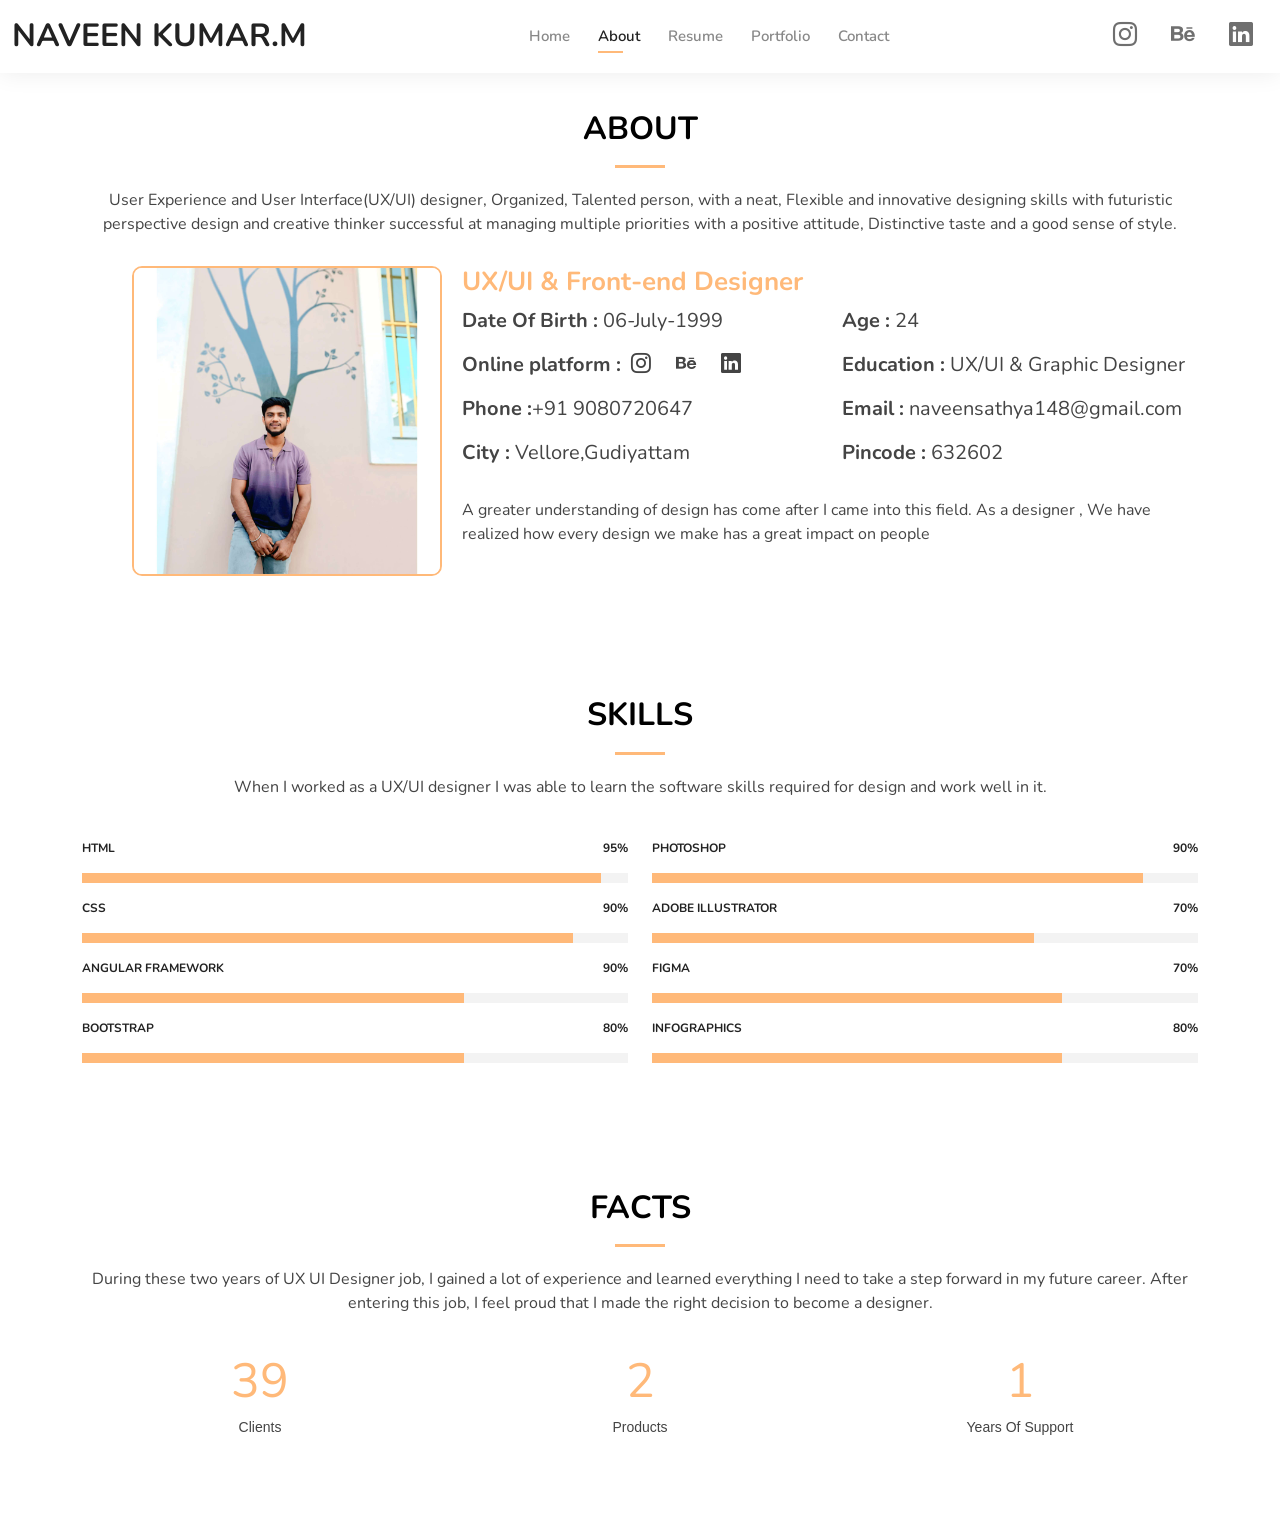
==== about.html @ 8093f0f7 "portfolio design changes done" ====
<!DOCTYPE html>
<html lang="en">

<head>
  <meta charset="utf-8">
  <meta content="width=device-width, initial-scale=1.0" name="viewport">

  <title>Naveen kumar Portfolio</title>
  <meta content="" name="description">
  <meta content="" name="keywords">

  <!-- Favicons -->
  <link href="assets/img/favicon.png" rel="icon">
  <link href="assets/img/apple-touch-icon.png" rel="apple-touch-icon">

  <!-- Google Fonts -->
  <!-- <link href="https://fonts.googleapis.com/css?family=Open+Sans:300,300i,400,400i,600,600i,700,700i|Raleway:300,300i,400,400i,500,500i,600,600i,700,700i|Poppins:300,300i,400,400i,500,500i,600,600i,700,700i" rel="stylesheet"> -->
  <link href="https://fonts.googleapis.com/css2?family=Nunito:wght@300;400;500;600;700;800;900&display=swap" rel="stylesheet">
  <!-- Vendor CSS Files -->
  <link href="assets/vendor/aos/aos.css" rel="stylesheet">
  <link href="assets/vendor/bootstrap/css/bootstrap.min.css" rel="stylesheet">
  <link href="assets/vendor/bootstrap-icons/bootstrap-icons.css" rel="stylesheet">
  <link href="assets/vendor/boxicons/css/boxicons.min.css" rel="stylesheet">
  <link href="assets/vendor/glightbox/css/glightbox.min.css" rel="stylesheet">
  <link href="assets/vendor/swiper/swiper-bundle.min.css" rel="stylesheet">

  <!-- Template Main CSS File -->
  <link href="assets/css/style.css" rel="stylesheet">

  <!-- =======================================================
  * Template Name: Kelly
  * Updated: Jul 27 2023 with Bootstrap v5.3.1
  * Template URL: https://bootstrapmade.com/kelly-free-bootstrap-cv-resume-html-template/
  * Author: BootstrapMade.com
  * License: https://bootstrapmade.com/license/
  ======================================================== -->
</head>

<body>

  <!-- ======= Header ======= -->
  <header id="header" class="fixed-top">
    <div class="container-fluid d-flex justify-content-between align-items-center">

      <h1 class="logo me-auto me-lg-0"><a href="index.html">Naveen kumar.M</a></h1>
      <!-- Uncomment below if you prefer to use an image logo -->
      <!-- <a href="index.html" class="logo"><img src="assets/img/logo.png" alt="" class="img-fluid"></a>-->

      <nav id="navbar" class="navbar order-last order-lg-0">
        <ul>
          <li><a href="index.html">Home</a></li>
          <li><a class="active" href="about.html">About</a></li>
          <li><a href="resume.html">Resume</a></li>
          <!-- <li><a href="services.html">Services</a></li> -->
          <li><a href="portfolio.html">Portfolio</a></li>
          <li><a href="contact.html">Contact</a></li>
        </ul>
        <i class="bi bi-list mobile-nav-toggle"></i>
      </nav><!-- .navbar -->

      <div class="header-social-links">
        <a href="https://instagram.com/_navee_crazy?igshid=OGQ5ZDc2ODk2ZA==" class="instagram" target="_blank"><i class="bi bi-instagram"></i></a>
        <a href="https://www.behance.net/naveennavee3" class="behance" target="_blank"><i class="bi bi-behance"></i></a>
        <a href="https://www.linkedin.com/in/naveen-kumar-293163204?utm_source=share&utm_campaign=share_via&utm_content=profile&utm_medium=android_app" target="_blank" class="linkedin"><i class="bi bi-linkedin"></i></i></a>
      </div>

    </div>

  </header><!-- End Header -->

  <main id="main">

    <!-- ======= About Section ======= -->
    <section id="about" class="about">
      <div class="container" data-aos="fade-up">

        <div class="section-title">
          <h2>About</h2>
          <p>User Experience and User Interface(UX/UI) designer, Organized, Talented person, 
          with a neat, Flexible and innovative designing skills with futuristic perspective
          design and creative thinker successful at managing multiple priorities with a positive attitude,
          Distinctive taste and a good sense of style.</p>
        </div>

        <div class="row">
          <div class="col-lg-4">
            <img src="assets/img/About-image.JPEG" class="img-fluid" alt="">
          </div>
          <div class="col-lg-8 pt-4 pt-lg-0 content">
            <h3>UX/UI & Front-end Designer</h3>
            <!-- <p class="fst-italic">
              Lorem ipsum dolor sit amet, consectetur adipiscing elit, sed do eiusmod tempor incididunt ut labore et dolore
              magna aliqua.
            </p> -->
            <div class="row">
              <div class="col-lg-6">
                <ul>
                  <li><strong>Date Of Birth :</strong> 06-July-1999</li> 
                  <li><strong>Online platform :</strong><a href="https://instagram.com/_navee_crazy?igshid=OGQ5ZDc2ODk2ZA==" target="_blank" class="instagram-about"><i class="bi bi-instagram"></i></a>
                    <a href="https://www.behance.net/naveennavee3" target="_blank" class="behance-about"><i class="bi bi-behance"></i></a>
                    <a href="https://www.linkedin.com/in/naveen-kumar-293163204?utm_source=share&utm_campaign=share_via&utm_content=profile&utm_medium=android_app" target="_blank" class="linkedin-about"><i class="bi bi-linkedin"></i></i></a></li>
                  <li><strong>Phone :</strong>+91 9080720647</li>
                  <li><strong>City :</strong> Vellore,Gudiyattam</li>
                </ul>
              </div>
              <div class="col-lg-6">
                <ul>
                  <li><i class="bi bi-rounded-right"></i> <strong>Age :</strong> 24</li>
                  <li><i class="bi bi-rounded-right"></i> <strong>Education :</strong> UX/UI & Graphic Designer</li>
                  <li><i class="bi bi-rounded-right"></i> <strong>Email :</strong> naveensathya148@gmail.com</li>
                  <li><i class="bi bi-rounded-right"></i> <strong>Pincode :</strong> 632602</li>
                  <!-- <li><i class="bi bi-rounded-right"></i> <strong>Freelance:</strong> Available</li> -->
                </ul>
              </div>
            </div>
            <p>
              A greater understanding of design has come after I came into this field. As a designer , We have realized
              how every design we make has a great impact on people
            </p>
          </div>
        </div>

      </div>
    </section>
    <!-- End About Section -->

    <!-- ======= Skills Section ======= -->
    <section id="skills" class="skills">
      <div class="container" data-aos="fade-up">

        <div class="section-title">
          <h2>Skills</h2>
          <p>When I worked as a UX/UI designer I was able to learn the software 
            skills required for design and work well in it.</p>
        </div>

        <div class="row skills-content">

          <div class="col-lg-6">

            <div class="progress">
              <span class="skill">HTML <i class="val">95%</i></span>
              <div class="progress-bar-wrap">
                <div class="progress-bar" role="progressbar" aria-valuenow="95" aria-valuemin="0" aria-valuemax="95"></div>
              </div>
            </div>

            <div class="progress">
              <span class="skill">CSS <i class="val">90%</i></span>
              <div class="progress-bar-wrap">
                <div class="progress-bar" role="progressbar" aria-valuenow="90" aria-valuemin="0" aria-valuemax="85"></div>
              </div>
            </div>

            <div class="progress">
              <span class="skill">Angular Framework <i class="val">90%</i></span>
              <div class="progress-bar-wrap">
                <div class="progress-bar" role="progressbar" aria-valuenow="70" aria-valuemin="0" aria-valuemax="40"></div>
              </div>
            </div>
            <div class="progress">
              <span class="skill">Bootstrap<i class="val">80%</i></span>
              <div class="progress-bar-wrap">
                <div class="progress-bar" role="progressbar" aria-valuenow="70" aria-valuemin="0" aria-valuemax="40"></div>
              </div>
            </div>

          </div>

          <div class="col-lg-6">

            <!-- <div class="progress">
              <span class="skill">PHP <i class="val">80%</i></span>
              <div class="progress-bar-wrap">
                <div class="progress-bar" role="progressbar" aria-valuenow="80" aria-valuemin="0" aria-valuemax="100"></div>
              </div>
            </div> -->
            <div class="progress">
              <span class="skill">Photoshop <i class="val">90%</i></span>
              <div class="progress-bar-wrap">
                <div class="progress-bar" role="progressbar" aria-valuenow="90" aria-valuemin="0" aria-valuemax="90"></div>
              </div>
            </div>
            <div class="progress">
              <span class="skill">Adobe Illustrator <i class="val">70%</i></span>
              <div class="progress-bar-wrap">
                <div class="progress-bar" role="progressbar" aria-valuenow="70" aria-valuemin="0" aria-valuemax="70"></div>
              </div>
            </div>
            <div class="progress">
              <span class="skill">Figma<i class="val">70%</i></span>
              <div class="progress-bar-wrap">
                <div class="progress-bar" role="progressbar" aria-valuenow="75" aria-valuemin="0" aria-valuemax="90"></div>
              </div>
            </div>
            <div class="progress">
              <span class="skill">Infographics<i class="val">80%</i></span>
              <div class="progress-bar-wrap">
                <div class="progress-bar" role="progressbar" aria-valuenow="75" aria-valuemin="0" aria-valuemax="90"></div>
              </div>
            </div>
          </div>

        </div>

      </div>
    </section><!-- End Skills Section -->

    <!-- ======= Facts Section ======= -->
    <section id="facts" class="facts">
      <div class="container" data-aos="fade-up">

        <div class="section-title">
          <h2>Facts</h2>
          <p>During these two years of UX UI Designer job, I gained a lot of experience and learned 
            everything I need to take a step forward in my future career.  After entering this job, 
            I feel proud that I made the right decision to become a designer.</p>
        </div>

        <div class="row counters">

          <div class="col-lg-4 col-6 text-center">
            <span data-purecounter-start="0" data-purecounter-end="100" data-purecounter-duration="1" class="purecounter"></span>
            <p>Clients</p>
          </div>

          <div class="col-lg-4 col-6 text-center">
            <span data-purecounter-start="0" data-purecounter-end="06" data-purecounter-duration="1" class="purecounter"></span>
            <p>Products</p>
          </div>

          <div class="col-lg-4 col-6 text-center">
            <span data-purecounter-start="0" data-purecounter-end="02" data-purecounter-duration="1" class="purecounter"></span>
            <p>Years Of Support</p>
          </div>

          <!-- <div class="col-lg-3 col-6 text-center">
            <span data-purecounter-start="0" data-purecounter-end="15" data-purecounter-duration="1" class="purecounter"></span>
            <p>Hard Workers</p>
          </div> -->

        </div>

      </div>
    </section><!-- End Facts Section -->

    <!-- ======= Testimonials Section ======= -->
   

  </main><!-- End #main -->

  

  <div id="preloader"></div>
  <a href="#" class="back-to-top d-flex align-items-center justify-content-center"><i class="bi bi-arrow-up-short"></i></a>

  <!-- Vendor JS Files -->
  <script src="assets/vendor/purecounter/purecounter_vanilla.js"></script>
  <script src="assets/vendor/aos/aos.js"></script>
  <script src="assets/vendor/bootstrap/js/bootstrap.bundle.min.js"></script>
  <script src="assets/vendor/glightbox/js/glightbox.min.js"></script>
  <script src="assets/vendor/isotope-layout/isotope.pkgd.min.js"></script>
  <script src="assets/vendor/swiper/swiper-bundle.min.js"></script>
  <script src="assets/vendor/waypoints/noframework.waypoints.js"></script>
  <script src="assets/vendor/php-email-form/validate.js"></script>

  <!-- Template Main JS File -->
  <script src="assets/js/main.js"></script>

</body>

</html>
---- assets/css/style.css ----
/* *
* Template Name: Naveen
* Updated: Jul 27 2023 with Bootstrap v5.3.1
* Template URL: https://bootstrapmade.com/ Naveen-kumar-portfolio/
* Author: BootstrapMade.com
* License: https://bootstrapmade.com/license/
*/

/*--------------------------------------------------------------
# General
-------------------------------------------------------------- */
head
  {
    font-family: 'Nunito', sans-serif;
  }
          
body {
  font-family: 'Nunito', sans-serif;
  color: #444444;

  
}

a {
  color: #ffb979;
  text-decoration: none;
}

a:hover {
  color: #51cdbe;
  text-decoration: none;
}

h1,
h2,
h3,
h4,
h5,
h6,
p{
  font-family: 'Nunito', sans-serif;
}

#main {
  margin-top: 50px;
}

@media (max-width: 992px) {
  #main {
    margin-top: 30px;
  }
}

/*--------------------------------------------------------------
# Preloader
--------------------------------------------------------------*/
#preloader {
  position: fixed;
  top: 0;
  left: 0;
  right: 0;
  bottom: 0;
  z-index: 9999;
  overflow: hidden;
  background: #fff;
}

#preloader:before {
  content: "";
  position: fixed;
  top: calc(50% - 30px);
  left: calc(50% - 30px);
  border: 6px solid #34b7a7;
  border-top-color: #dcf5f2;
  border-radius: 50%;
  width: 60px;
  height: 60px;
  animation: animate-preloader 1s linear infinite;
}

@keyframes animate-preloader {
  0% {
    transform: rotate(0deg);
  }

  100% {
    transform: rotate(360deg);
  }
}

/*--------------------------------------------------------------
# Back to top button
--------------------------------------------------------------*/
.back-to-top {
  position: fixed;
  visibility: hidden;
  opacity: 0;
  right: 15px;
  bottom: 15px;
  z-index: 996;
  background: #34b7a7;
  width: 40px;
  height: 40px;
  border-radius: 50px;
  transition: all 0.4s;
}

.back-to-top i {
  font-size: 24px;
  color: #fff;
  line-height: 0;
}

.back-to-top:hover {
  background: #49cbbb;
  color: #fff;
}

.back-to-top.active {
  visibility: visible;
  opacity: 1;
}

/*--------------------------------------------------------------
# Header
--------------------------------------------------------------*/
#header {
  background: #ffffff;
  box-shadow: 0px 0px 25px 0 rgba(0, 0, 0, 0.08);
  z-index: 997;
  padding: 15px 0;
}

#header .logo {
  font-size: 32px;
  margin: 0;
  padding: 0;
  line-height: 1;
  font-weight: 700;
  letter-spacing: 0px;
  text-transform: uppercase;
  font-family: 'Nunito', sans-serif;
}

#header .logo a {
  color: #222222;
}
#header .logo a:hover{
  color: #ffb979 !important;
}

#header .logo img {
  max-height: 40px;
}

@media (max-width: 992px) {
  #header .logo {
    font-size: 28px;
  }
}

/*--------------------------------------------------------------
# Header Social Links
--------------------------------------------------------------*/
.header-social-links {
  padding-right: 15px;
}

.header-social-links a {
  color: #6f6f6f;
  padding-left: 30px;
  display: inline-block;
  line-height: 0px;
  transition: 0.3s;
  font-size: 24px;
}

.header-social-links a:hover {
  color: #ffb979;
}

/*--------------------------------------------------------------
# Navigation Menu
--------------------------------------------------------------*/
/**
* Desktop Navigation 
*/
.navbar {
  padding: 0;
}

.navbar ul {
  margin: 0;
  padding: 0;
  display: flex;
  list-style: none;
  align-items: center;
}

.navbar li {
  position: relative;
  padding: 10px 0 10px 28px;
}

.navbar a,
.navbar a:focus {
  display: flex;
  align-items: center;
  justify-content: space-between;
  font-family: "Nunito", sans-serif;
  font-size: 15px;
  font-weight: 600;
  color: #888888;
  white-space: nowrap;
  transition: 0.3s;
  position: relative;
}

.navbar a i,
.navbar a:focus i {
  font-size: 12px;
  line-height: 0;
  margin-left: 5px;
}

.navbar>ul>li>a:before {
  content: "";
  position: absolute;
  width: 0;
  height: 2px;
  bottom: -5px;
  left: 0;
  background-color: #ffb979;
  visibility: hidden;
  width: 0px;
  transition: all 0.3s ease-in-out 0s;
}

.navbar a:hover:before,
.navbar li:hover>a:before,
.navbar .active:before {
  visibility: visible;
  width: 25px;
}

.navbar a:hover,
.navbar .active,
.navbar .active:focus,
.navbar li:hover>a {
  color: #222222;
}

.navbar .dropdown ul {
  display: block;
  position: absolute;
  left: 14px;
  top: calc(100% + 30px);
  margin: 0;
  padding: 10px 0;
  z-index: 99;
  opacity: 0;
  visibility: hidden;
  background: #fff;
  box-shadow: 0px 0px 30px rgba(127, 137, 161, 0.25);
  transition: 0.3s;
  border-radius: 4px;
}

.navbar .dropdown ul li {
  min-width: 200px;
  padding: 0;
}

.navbar .dropdown ul a {
  padding: 10px 20px;
  font-size: 15px;
  text-transform: none;
  font-weight: 600;
}

.navbar .dropdown ul a i {
  font-size: 12px;
}

.navbar .dropdown ul a:hover,
.navbar .dropdown ul .active:hover,
.navbar .dropdown ul li:hover>a {
  color: #34b7a7;
}

.navbar .dropdown:hover>ul {
  opacity: 1;
  top: 100%;
  visibility: visible;
}

.navbar .dropdown .dropdown ul {
  top: 0;
  left: calc(100% - 30px);
  visibility: hidden;
}

.navbar .dropdown .dropdown:hover>ul {
  opacity: 1;
  top: 0;
  left: 100%;
  visibility: visible;
}

@media (max-width: 1366px) {
  .navbar .dropdown .dropdown ul {
    left: -90%;
  }

  .navbar .dropdown .dropdown:hover>ul {
    left: -100%;
  }
}

/**
* Mobile Navigation 
*/
.mobile-nav-toggle {
  color: #222222;
  font-size: 28px;
  cursor: pointer;
  display: none;
  line-height: 0;
  transition: 0.5s;
}

.mobile-nav-toggle.bi-x {
  color: #fff;
}

@media (max-width: 991px) {
  .mobile-nav-toggle {
    display: block;
  }

  .navbar ul {
    display: none;
  }
}

.navbar-mobile {
  position: fixed;
  overflow: hidden;
  top: 0;
  right: 0;
  left: 0;
  bottom: 0;
  background: rgba(9, 9, 9, 0.9);
  transition: 0.3s;
  z-index: 999;
}

.navbar-mobile .mobile-nav-toggle {
  position: absolute;
  top: 15px;
  right: 15px;
}

.navbar-mobile ul {
  display: block;
  position: absolute;
  top: 55px;
  right: 15px;
  bottom: 15px;
  left: 15px;
  padding: 10px 0;
  border-radius: 10px;
  background-color: #fff;
  overflow-y: auto;
  transition: 0.3s;
}

.navbar-mobile a,
.navbar-mobile a:focus {
  font-size: 15px;
  padding-right: 15px;
  color: #222222;
}

.navbar-mobile a:hover,
.navbar-mobile .active,
.navbar-mobile li:hover>a {
  color: #34b7a7;
}

.navbar-mobile .getstarted,
.navbar-mobile .getstarted:focus {
  margin: 15px;
}

.navbar-mobile .dropdown ul {
  position: static;
  display: none;
  margin: 10px 20px;
  padding: 10px 0;
  z-index: 99;
  opacity: 1;
  visibility: visible;
  background: #fff;
  box-shadow: 0px 0px 30px rgba(127, 137, 161, 0.25);
}

.navbar-mobile .dropdown ul li {
  min-width: 200px;
}

.navbar-mobile .dropdown ul a {
  padding: 10px 20px;
}

.navbar-mobile .dropdown ul a i {
  font-size: 12px;
}

.navbar-mobile .dropdown ul a:hover,
.navbar-mobile .dropdown ul .active:hover,
.navbar-mobile .dropdown ul li:hover>a {
  color: #34b7a7;
}

.navbar-mobile .dropdown>.dropdown-active {
  display: block;
}

/*--------------------------------------------------------------
# Hero Section
--------------------------------------------------------------*/
/* #hero {
  width: 100%;
  height: 80vh;
  background: url("../img/Hero-banner.png") top right;
  background-size: cover;
} */
.hero-image
{
  width: 100%;
  background: url(../img/Hero-banner.png);
  background-size: cover;
  height: 405px;
  margin-top: 40px;
}
.banner-social-links
{
  padding-top: 20px;
}
.banner-social-links i
{
  color: #ffffff;
}
.banner-social-links .instagram
{
  padding: 20px;
  font-size: 30px;
}
.banner-social-links .behance
{
  padding: 20px;
  font-size: 30px;
}
.banner-social-links .linkedin
{
  padding: 20px;
  font-size: 30px;
}
#hero .container {
  padding-top: 70px;
  position: relative;
}

@media (max-width: 992px) {
  #hero .container {
    padding-top: 120px;
  }
}

#hero h1 {
  margin: 0;
  font-size: 48px;
  font-weight: 700;
  line-height: 56px;
  color: #ffffff;
}

#hero h2 {
  color: #000000;
  margin: 10px 0 0 0;
  font-size: 22px;
}

#hero .btn-about {
  font-family: "Raleway", sans-serif;
  text-transform: uppercase;
  font-weight: 600;
  font-size: 12px;
  letter-spacing: 1px;
  display: inline-block;
  padding: 12px 40px;
  border-radius: 50px;
  transition: 0.5s;
  margin-top: 20px;
  color: #fff;
  background: #ffb979;
}

#hero .btn-about:hover {
  background: #3dc8b7;
}

@media (min-width: 1024px) {
  #hero {
    background-attachment: fixed;
    background-color: #ad88d8;
  }
}

@media (max-width: 992px) {
  #hero:before {
    content: "";
    background: rgba(255, 255, 255, 0.8);
    position: absolute;
    bottom: 0;
    top: 0;
    left: 0;
    right: 0;
  }

  #hero h1 {
    font-size: 28px;
    line-height: 36px;
    color: #000;
  }

  #hero h2 {
    font-size: 18px;
    line-height: 24px;
  }
  #hero.banner-social-links a i{
    color: #000
  };
}

/*--------------------------------------------------------------
# Sections General
--------------------------------------------------------------*/
section {
  padding: 60px 0;
}

.section-bg {
  background-color: #e7f8f6;
}

.section-title {
  text-align: center;
  padding-bottom: 30px;
}

.section-title h2 {
  font-family: "Nunito", sans-serif;
  font-size: 32px;
  font-weight: bold;
  text-transform: uppercase;
  margin-bottom: 20px;
  padding-bottom: 20px;
  position: relative;
  color: #000000;
}

.section-title h2::after {
  content: "";
  position: absolute;
  display: block;
  width: 50px;
  height: 3px;
  background: #ffb979;
  bottom: 0;
  left: calc(50% - 25px);
}

.section-title p {
  margin-bottom: 0;
}

/*--------------------------------------------------------------
# Cta
--------------------------------------------------------------*/
.cta {
  background: linear-gradient(rgba(0, 0, 0, 0.6), rgba(0, 0, 0, 0.6)), url("../img/bg-1.jpg") fixed center center;
  background-size: cover;
  padding: 80px 0;
}

.cta h3 {
  color: #fff;
  font-size: 28px;
  font-weight: 700;
}

.cta p {
  color: #fff;
}

.cta .cta-btn {
  font-family: "Raleway", sans-serif;
  text-transform: uppercase;
  font-weight: 500;
  font-size: 16px;
  letter-spacing: 1px;
  display: inline-block;
  padding: 8px 20px;
  border-radius: 2px;
  transition: 0.5s;
  margin: 10px;
  border: 2px solid #fff;
  color: #fff;
}

.cta .cta-btn:hover {
  background: #34b7a7;
  border: 2px solid #34b7a7;
}

@media (max-width: 1024px) {
  .cta {
    background-attachment: scroll;
  }
}

@media (min-width: 769px) {
  .cta .cta-btn-container {
    display: flex;
    align-items: center;
    justify-content: flex-end;
  }
}

/*--------------------------------------------------------------
# About
--------------------------------------------------------------*/
.about .content h3 {
  font-weight: 700;
  font-size: 26px;
  color: #ffb979;
}
.instagram-about
{
  color: #444444;
  padding: 10px;
}
.behance-about
{
  color: #444444;
  padding: 10px;
}
.linkedin-about
{
  color: #444444;
  padding: 10px;
}
.img-fluid
{
  max-width: 100%;
  height: 310px;
  margin-left: 50px;
  border: 2px solid #ffb979;
  border-radius: 10px;
}
.img-fluid-1
{
  width: 300px;
  margin-left: 28px;
  height: 220px;
}
/* .img-fluid-2
{
  width: 356px;
  margin-left: 30px;
  height: 220px;
}
.img-fluid-3
{
  width: 356px;
  margin-left: 30px;
  height: 220px;
}
.img-fluid-4
{
  width: 356px;
  margin-left: 0px;
  height: 220px;
}
.img-fluid-5
{
  width: 356px;
  margin-left: 0px;
  height: 220px;
}
.img-fluid-6
{
  width: 356px;
    margin-left: 0px;
    height: 220px;
}
.img-fluid-7
{
  width: 356px;
    margin-left: 0px;
    height: 220px;
}
.img-fluid-8
{
  width: 356px;
    margin-left: 0px;
    height: 220px;
}
.img-fluid-9
{
  width: 356px;
    margin-left: 0px;
    height: 220px;
}
.img-fluid-10
{
  width: 356px;
    margin-left: 0px;
    height: 220px;
} */
.about .content ul {
  list-style: none;
  padding: 0;
}

.about .content ul li {
  padding-bottom: 14px;
  font-size: 20px;
}
.strong{
  font-family:"Nunito", sans-serif;
}

.about .content p:last-child {
  margin-bottom: 0;
}

/*--------------------------------------------------------------
# Skills
--------------------------------------------------------------*/
.skills .progress {
  height: 60px;
  display: block;
  background: none;
  border-radius: 0;
}

.skills .progress .skill {
  padding: 10px 0;
  margin: 0 0 6px 0;
  text-transform: uppercase;
  display: block;
  font-weight: 700;
  font-family: "Nunito", sans-serif;
  color: #222222;
}

.skills .progress .skill .val {
  float: right;
  font-style: normal;
}

.skills .progress-bar-wrap {
  background: #f3f3f3;
}

.skills .progress-bar {
  width: 1px;
  height: 10px;
  transition: 0.9s;
  background-color: #ffb979;
}

/*--------------------------------------------------------------
# Facts
--------------------------------------------------------------*/
.facts .counters span {
  font-size: 48px;
  display: block;
  color: #ffb979;
}

.facts .counters p {
  padding: 0;
  margin: 0 0 20px 0;
  font-family: "Raleway", sans-serif;
  font-size: 14px;
}

/*--------------------------------------------------------------
# Testimonials
--------------------------------------------------------------*/
.testimonials .section-header {
  margin-bottom: 40px;
}

.testimonials .testimonials-carousel,
.testimonials .testimonials-slider {
  overflow: hidden;
}

.testimonials .testimonial-item {
  text-align: center;
}

.testimonials .testimonial-item .testimonial-img {
  width: 180px;
  height: 180px;
  border-radius: 100%;
  border: 4px solid #34b7a7;
  margin: 0 auto;
}
.testimonials .testimonial-item .testimonial-img-second {
  width: 180px;
  height: 180px;
  border-radius: 100%;
  border: 4px solid #34b7a7;
  margin: 0 auto;
}

.testimonials .testimonial-item h3 {
  font-size: 20px;
  font-weight: bold;
  margin: 10px 0 5px 0;
  color: #111;
}

.testimonials .testimonial-item h4 {
  font-size: 14px;
  color: #999;
  margin: 0 0 15px 0;
}

.testimonials .testimonial-item .quote-icon-left,
.testimonials .testimonial-item .quote-icon-right {
  color: #c8efea;
  font-size: 26px;
}

.testimonials .testimonial-item .quote-icon-left {
  display: inline-block;
  left: -5px;
  position: relative;
}

.testimonials .testimonial-item .quote-icon-right {
  display: inline-block;
  right: -5px;
  position: relative;
  top: 10px;
}

.testimonials .testimonial-item p {
  font-style: italic;
  margin: 0 auto 15px auto;
}

@media (min-width: 992px) {
  .testimonials .testimonial-item p {
    width: 80%;
  }
}

.testimonials .swiper-pagination {
  margin-top: 20px;
  position: relative;
}

.testimonials .swiper-pagination .swiper-pagination-bullet {
  width: 12px;
  height: 12px;
  background-color: #fff;
  opacity: 1;
  border: 1px solid #34b7a7;
}

.testimonials .swiper-pagination .swiper-pagination-bullet-active {
  background-color: #34b7a7;
}

/*--------------------------------------------------------------
# Resume
--------------------------------------------------------------*/
.resume .resume-title {
  font-size: 26px;
  font-weight: 400;
  margin-top: 20px;
  margin-bottom: 20px;
  color: #222222;
}

.resume .resume-item {
  padding: 0 0 20px 20px;
  margin-top: -2px;
  border-left: 2px solid #ffb979;
  position: relative;
}

.resume .resume-item h4 {
  line-height: 18px;
  font-size: 20px;
  font-weight: 600;
  font-family: "Nunito", sans-serif;
  color: #000000;
  margin-bottom: 10px;
}

.resume .resume-item h5 {
  font-size: 16px;
  background: #ffe6cf;
  padding: 5px 15px;
  display: inline-block;
  font-weight: 600;
  margin-bottom: 10px;
  color: #ffb979;
}

.resume .resume-item ul {
  padding-left: 20px;
}

.resume .resume-item ul li {
  padding-bottom: 10px;
}

.resume .resume-item:last-child {
  padding-bottom: 0;
}

.resume .resume-item::before {
  content: "";
  position: absolute;
  width: 16px;
  height: 16px;
  border-radius: 50px;
  left: -9px;
  top: 0;
  background: #fff;
  border: 2px solid #ffb979;
}

/*--------------------------------------------------------------
# Services
--------------------------------------------------------------*/
.services .icon-box {
  text-align: center;
  padding: 70px 20px 80px 20px;
  transition: all ease-in-out 0.3s;
  background: #fff;
  box-shadow: 0px 0 35px 0 rgba(0, 0, 0, 0.08);
}

.services .icon-box .icon {
  margin: 0 auto;
  width: 100px;
  height: 100px;
  display: flex;
  align-items: center;
  justify-content: center;
  transition: ease-in-out 0.3s;
  position: relative;
}

.services .icon-box .icon i {
  font-size: 36px;
  transition: 0.5s;
  position: relative;
}

.services .icon-box .icon svg {
  position: absolute;
  top: 0;
  left: 0;
}

.services .icon-box .icon svg path {
  transition: 0.5s;
  fill: #f5f5f5;
}

.services .icon-box h4 {
  font-weight: 600;
  margin: 10px 0 15px 0;
  font-size: 22px;
}

.services .icon-box h4 a {
  color: #222222;
  transition: ease-in-out 0.3s;
}

.services .icon-box p {
  line-height: 24px;
  font-size: 14px;
  margin-bottom: 0;
}

.services .iconbox-blue i {
  color: #47aeff;
}

.services .iconbox-blue:hover .icon i {
  color: #fff;
}

.services .iconbox-blue:hover .icon path {
  fill: #47aeff;
}

.services .iconbox-orange i {
  color: #ffa76e;
}

.services .iconbox-orange:hover .icon i {
  color: #fff;
}

.services .iconbox-orange:hover .icon path {
  fill: #ffa76e;
}

.services .iconbox-pink i {
  color: #e80368;
}

.services .iconbox-pink:hover .icon i {
  color: #fff;
}

.services .iconbox-pink:hover .icon path {
  fill: #e80368;
}

.services .iconbox-yellow i {
  color: #ffbb2c;
}

.services .iconbox-yellow:hover .icon i {
  color: #fff;
}

.services .iconbox-yellow:hover .icon path {
  fill: #ffbb2c;
}

.services .iconbox-red i {
  color: #ff5828;
}

.services .iconbox-red:hover .icon i {
  color: #fff;
}

.services .iconbox-red:hover .icon path {
  fill: #ff5828;
}

.services .iconbox-teal i {
  color: #11dbcf;
}

.services .iconbox-teal:hover .icon i {
  color: #fff;
}

.services .iconbox-teal:hover .icon path {
  fill: #11dbcf;
}

/*--------------------------------------------------------------
# Portfolio
--------------------------------------------------------------*/
.portfolio .portfolio-item {
  margin-bottom: 30px;
}

.portfolio #portfolio-flters {
  padding: 0;
  margin: 0 auto 20px auto;
  list-style: none;
  text-align: center;
}

.portfolio #portfolio-flters li {
  cursor: pointer;
  display: inline-block;
  padding: 8px 16px 10px 16px;
  font-size: 18px;
  font-family: 'Nunito', sans-serif;
  font-weight: 500;
  line-height: 1;
  /* text-transform: uppercase; */
  color: #444444;
  margin-bottom: 5px;
  transition: all 0.3s ease-in-out;
  border-radius: 50px;
}                                  

.portfolio #portfolio-flters li:hover,
.portfolio #portfolio-flters li.filter-active {
  color: #fff;
  background: #ffb979;
}

.portfolio #portfolio-flters li:last-child {
  margin-right: 0;
}

.portfolio .portfolio-wrap {
  transition: 0.3s;
  position: relative;
  overflow: hidden;
  z-index: 1;
  background: rgba(34, 34, 34, 0.6);
}

.portfolio .portfolio-wrap::before {
  content: "";
  background: rgba(34, 34, 34, 0.6);
  position: absolute;
  left: 0;
  right: 0;
  top: 0;
  bottom: 0;
  transition: all ease-in-out 0.3s;
  z-index: 2;
  opacity: 0;
}

.portfolio .portfolio-wrap img {
  transition: all ease-in-out 0.3s;
}

.portfolio .portfolio-wrap .portfolio-info {
  opacity: 0;
  position: absolute;
  top: 0;
  left: 0;
  right: 0;
  bottom: 0;
  z-index: 3;
  transition: all linear(0 0%, 0.92 85.84%) 0.3s;  
  display: flex;
  flex-direction: column;
  justify-content: flex-end;
  align-items: flex-start;
  padding: 20px;
}

.portfolio .portfolio-wrap .portfolio-info h4 {
  font-size: 20px;
  color: #fff;
  font-weight: 600;
}

.portfolio .portfolio-wrap .portfolio-info p {
  color: rgba(255, 255, 255, 0.7);
  font-size: 14px;
  text-transform: uppercase;
  padding: 0;
  margin: 0;
  font-style: italic;
}

.portfolio .portfolio-wrap .portfolio-links {
  text-align: center;
  z-index: 4;
}

.portfolio .portfolio-wrap .portfolio-links a {
  color: #fff;
  margin: 0 5px 0 0;
  font-size: 28px;
  display: inline-block;
  transition: 0.3s;
}

.portfolio .portfolio-wrap .portfolio-links a:hover {
  color: #ffb979;
}

.portfolio .portfolio-wrap:hover::before {
  opacity: 1;
}

.portfolio .portfolio-wrap:hover img {
  transform: scale(1.2);
}

.portfolio .portfolio-wrap:hover .portfolio-info {
  opacity: 1;
}

/*--------------------------------------------------------------
# Portfolio Details
--------------------------------------------------------------*/
.portfolio-details {
  padding-top: 0;
}

.portfolio-details .portfolio-details-slider img {
  width: 100%;
}

.portfolio-details .portfolio-details-slider .swiper-pagination {
  margin-top: 20px;
  position: relative;
}

.portfolio-details .portfolio-details-slider .swiper-pagination .swiper-pagination-bullet {
  width: 12px;
  height: 12px;
  background-color: #fff;
  opacity: 1;
  border: 1px solid #34b7a7;
}

.portfolio-details .portfolio-details-slider .swiper-pagination .swiper-pagination-bullet-active {
  background-color: #34b7a7;
}

.portfolio-details .portfolio-info {
  padding: 30px;
  box-shadow: 0px 0 30px rgba(34, 34, 34, 0.08);
}

.portfolio-details .portfolio-info h3 {
  font-size: 22px;
  font-weight: 700;
  margin-bottom: 20px;
  padding-bottom: 20px;
  border-bottom: 1px solid #eee;
}

.portfolio-details .portfolio-info ul {
  list-style: none;
  padding: 0;
  font-size: 15px;
}

.portfolio-details .portfolio-info ul li+li {
  margin-top: 10px;
}

.portfolio-details .portfolio-description {
  padding-top: 30px;
}

.portfolio-details .portfolio-description h2 {
  font-size: 26px;
  font-weight: 700;
  margin-bottom: 20px;
}

.portfolio-details .portfolio-description p {
  padding: 0;
}

/*--------------------------------------------------------------
# Contact
--------------------------------------------------------------*/
.contact .info {
  width: 100%;
  background: #fff;
}

.contact .info i {
  font-size: 20px;
  color: #ffb979;
  float: left;
  width: 44px;
  height: 44px;
  background: #fff4ea;
  display: flex;
  justify-content: center;
  align-items: center;
  border-radius: 50px;
  transition: all 0.3s ease-in-out;
}

.contact .info h4 {
  padding: 0 0 0 60px;
  font-size: 22px;
  font-weight: 600;
  margin-bottom: 5px;
  color: #222222;
}

.contact .info p {
  padding: 0 0 0 60px;
  margin-bottom: 0;
  font-size: 14px;
  color: #555555;
}

.contact .info .email,
.contact .info .phone {
  margin-top: 40px;
}

.contact .info .email:hover i,
.contact .info .address:hover i,
.contact .info .phone:hover i {
  background: #ffb979;
  color: #ffffff;
}

.contact .php-email-form {
  width: 100%;
  background: #fff;
}

.contact .php-email-form .form-group {
  padding-bottom: 8px;
}

.contact .php-email-form .error-message {
  display: none;
  color: #fff;
  background: #ed3c0d;
  text-align: center;
  padding: 15px;
  font-weight: 600;
}

.contact .php-email-form .sent-message {
  display: none;
  color: #fff;
  background: #18d26e;
  text-align: center;
  padding: 15px;
  font-weight: 600;
}

.contact .php-email-form .loading {
  display: none;
  background: #fff;
  text-align: center;
  padding: 15px;
}

.contact .php-email-form .loading:before {
  content: "";
  display: inline-block;
  border-radius: 50%;
  width: 24px;
  height: 24px;
  margin: 0 10px -6px 0;
  border: 3px solid #18d26e;
  border-top-color: #eee;
  animation: animate-loading 1s linear infinite;
}

.contact .php-email-form input,
.contact .php-email-form textarea {
  border-radius: 4px;
  box-shadow: none;
  font-size: 14px;
}

.contact .php-email-form input:focus,
.contact .php-email-form textarea:focus {
  border-color: #34b7a7;
}

.contact .php-email-form input {
  height: 44px;
}

.contact .php-email-form textarea {
  padding: 10px 12px;
}

.contact .php-email-form button[type=submit] {
  background: #ffb979;
  border: 0;
  padding: 10px 30px 12px 30px;
  color: #fff;
  transition: 0.4s;
  border-radius: 50px;
}

.contact .php-email-form button[type=submit]:hover {
  background: #3dc8b7;
}

@keyframes animate-loading {
  0% {
    transform: rotate(0deg);
  }

  100% {
    transform: rotate(360deg);
  }
}

/*--------------------------------------------------------------
# Footer
--------------------------------------------------------------*/
#footer {
  background: #e9e8e6;
  padding: 30px 0;
  color: #222222;
  font-size: 14px;
  text-align: center;
}

#footer .credits {
  padding-top: 5px;
  font-size: 13px;
}

#footer .credits a {
  color: #34b7a7;
}
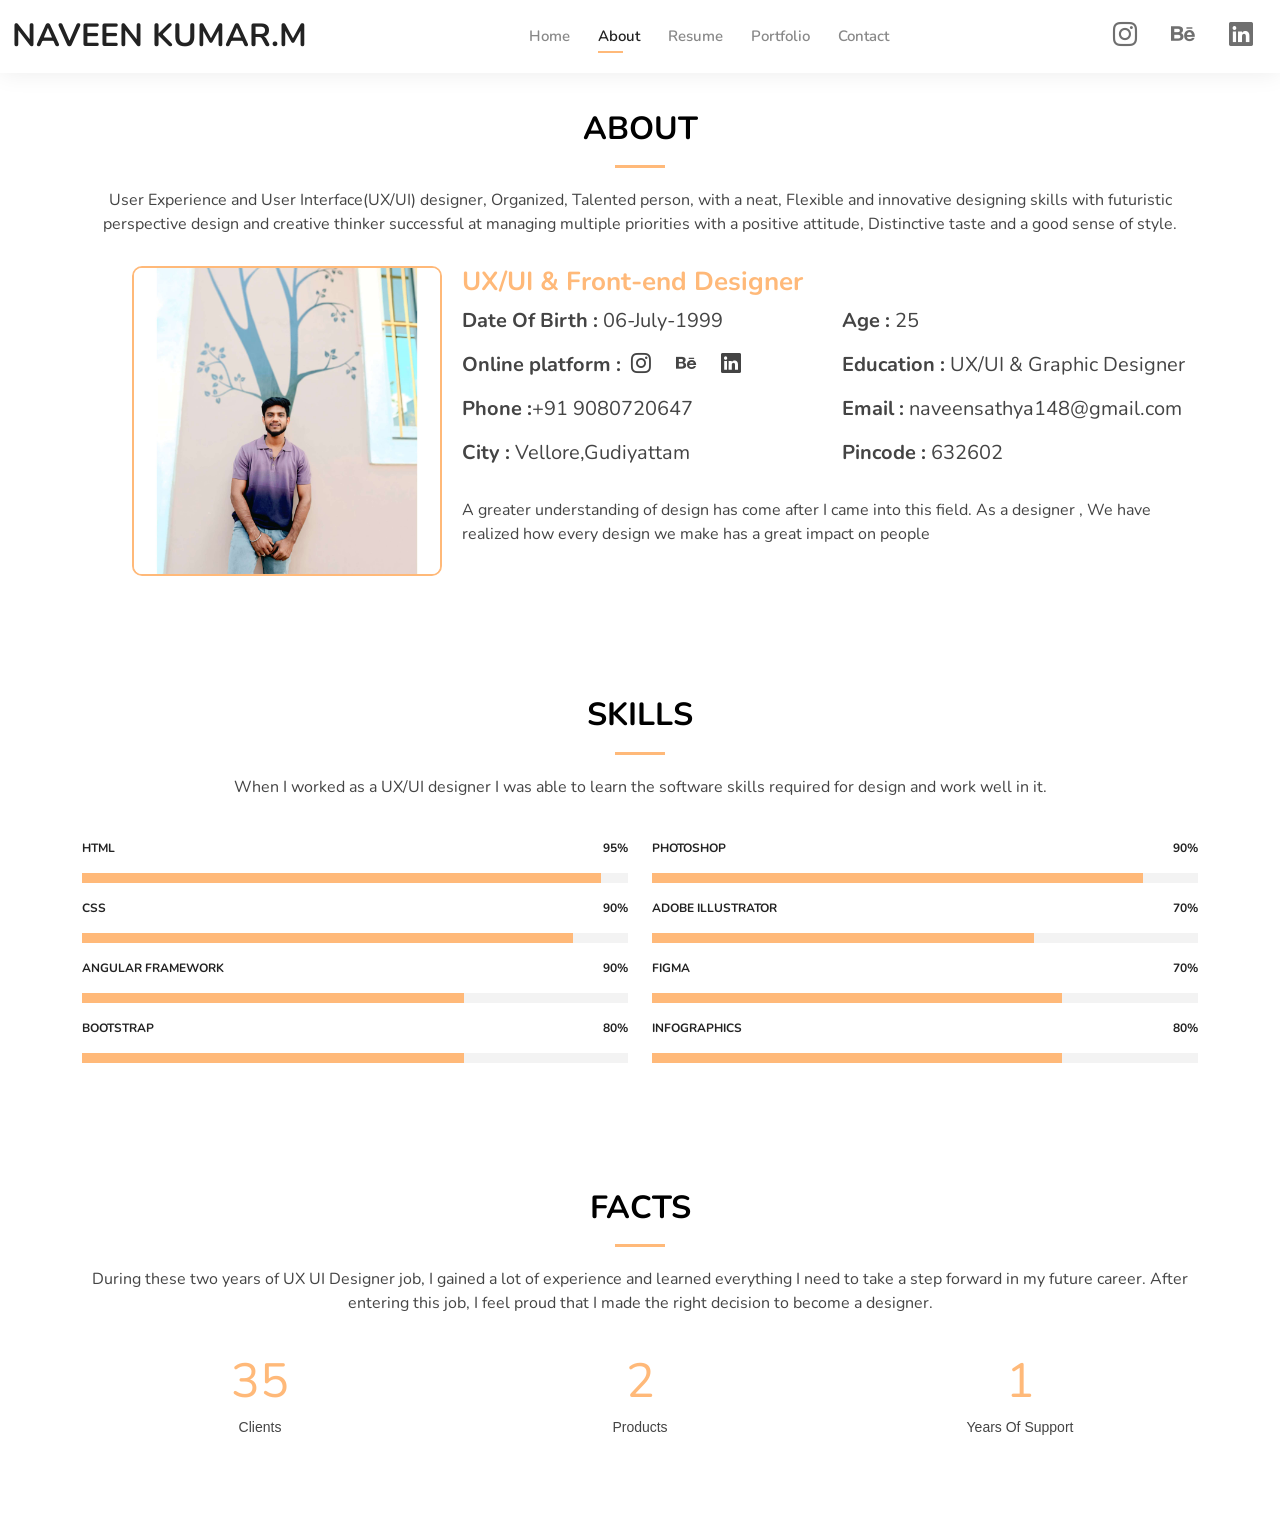
==== commit 01191a17: "about us changes" ====
--- a/about.html
+++ b/about.html
@@ -105,7 +105,7 @@
               </div>
               <div class="col-lg-6">
                 <ul>
-                  <li><i class="bi bi-rounded-right"></i> <strong>Age :</strong> 24</li>
+                  <li><i class="bi bi-rounded-right"></i> <strong>Age :</strong> 25</li>
                   <li><i class="bi bi-rounded-right"></i> <strong>Education :</strong> UX/UI & Graphic Designer</li>
                   <li><i class="bi bi-rounded-right"></i> <strong>Email :</strong> naveensathya148@gmail.com</li>
                   <li><i class="bi bi-rounded-right"></i> <strong>Pincode :</strong> 632602</li>
--- a/assets/css/style.css
+++ b/assets/css/style.css
@@ -755,6 +755,10 @@
   display: block;
   background: none;
   border-radius: 0;
+  background-image: none !important;
+  left: 0;
+  width: 100%;
+  box-shadow: none;
 }
 
 .skills .progress .skill {
